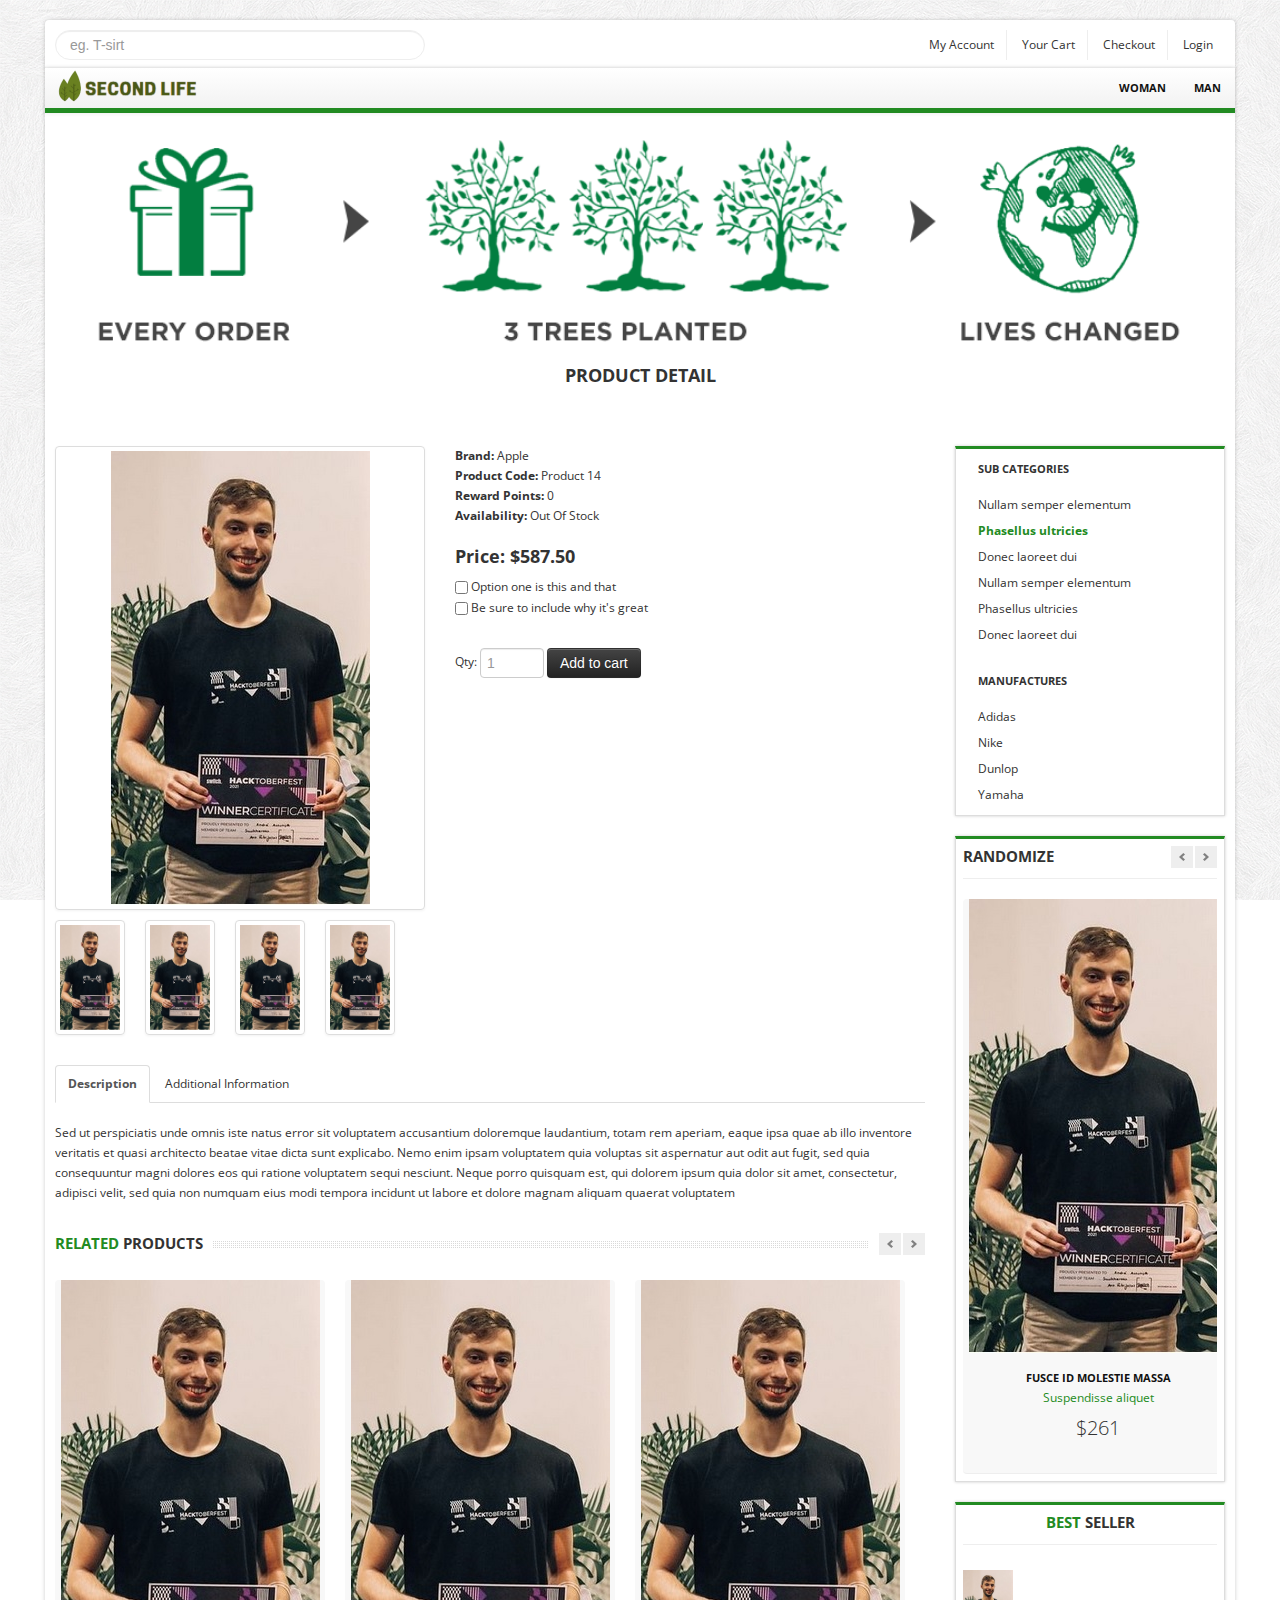
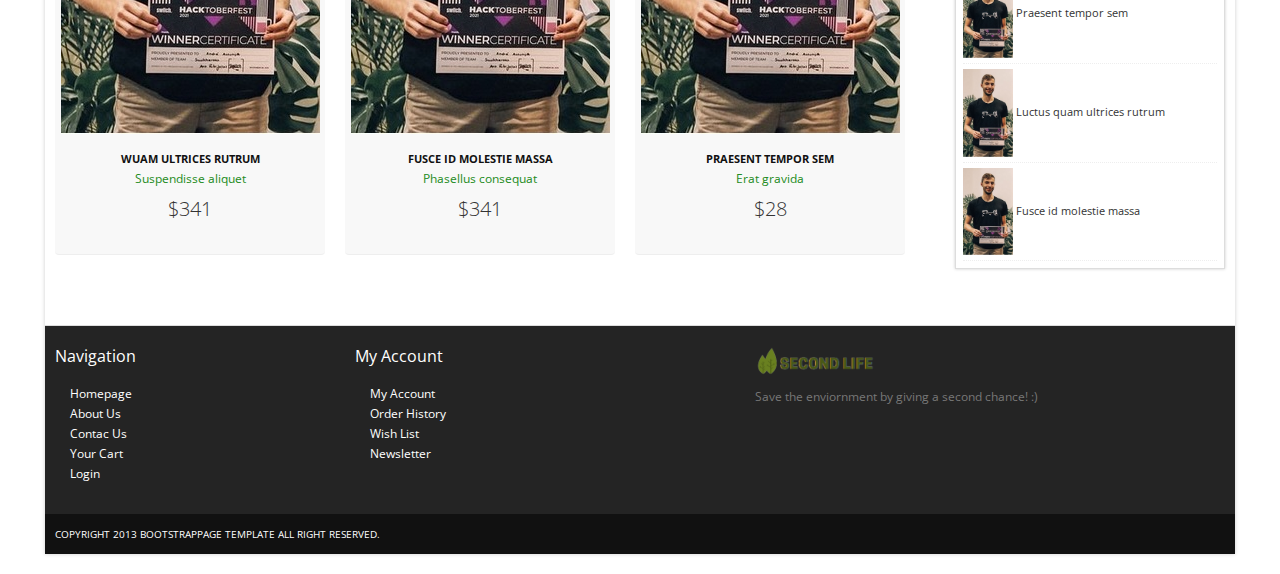
==== product_detail.html @ 64fe78bd "Files" ====
<!DOCTYPE html>
<html lang="en">
	<head>
		<meta charset="utf-8">
		<title>Bootstrap E-commerce Templates</title>
		<meta name="viewport" content="width=device-width, initial-scale=1.0">
		<meta name="description" content="">
		<!--[if ie]><meta content='IE=8' http-equiv='X-UA-Compatible'/><![endif]-->
		
		<!-- bootstrap -->
		<link href="bootstrap/css/bootstrap.min.css" rel="stylesheet">      
		<link href="bootstrap/css/bootstrap-responsive.min.css" rel="stylesheet">		
		<link href="themes/css/bootstrappage.css" rel="stylesheet"/>
		
		<!-- global styles -->
		<link href="themes/css/main.css" rel="stylesheet"/>
		<link href="themes/css/jquery.fancybox.css" rel="stylesheet"/>
				
		<!-- scripts -->
		<script src="themes/js/jquery-1.7.2.min.js"></script>
		<script src="bootstrap/js/bootstrap.min.js"></script>				
		<script src="themes/js/superfish.js"></script>	
		<script src="themes/js/jquery.scrolltotop.js"></script>
		<script src="themes/js/jquery.fancybox.js"></script>
		<!--[if lt IE 9]>			
			<script src="http://html5shim.googlecode.com/svn/trunk/html5.js"></script>
			<script src="js/respond.min.js"></script>
		<![endif]-->
	</head>
    <body>		
		<div id="top-bar" class="container">
			<div class="row">
				<div class="span4">
					<form method="POST" class="search_form">
						<input type="text" class="input-block-level search-query" Placeholder="eg. T-sirt">
					</form>
				</div>
				<div class="span8">
					<div class="account pull-right">
						<ul class="user-menu">				
							<li><a href="#">My Account</a></li>
							<li><a href="cart.html">Your Cart</a></li>
							<li><a href="checkout.html">Checkout</a></li>					
							<li><a href="register.html">Login</a></li>		
						</ul>
					</div>
				</div>
			</div>
		</div>
		<div id="wrapper" class="container">
			<section class="navbar main-menu">
				<div class="navbar-inner main-menu">				
					<a href="index.html" class="logo pull-left"><img src="themes/images/logo.png" class="site_logo" alt=""></a>
					<nav id="menu" class="pull-right">
						<ul>
							<li><a href="./products.html">Woman</a>					
								<ul>
									<li><a href="./products.html">Pants</a></li>									
									<li><a href="./products.html">T-Shirts</a></li>									
								</ul>
							</li>															
							<li><a href="./products.html">Man</a>
								<ul>
									<li><a href="./products.html">Pants</a></li>									
									<li><a href="./products.html">T-Shirts</a></li>									
								</ul>
							</li>									
						</ul>
					</nav>
				</div>
			</section>
			<section class="header_text sub">
			<img class="pageBanner" src="themes/images/pageBanner.png" alt="New products" >
				<h4><span>Product Detail</span></h4>
			</section>
			<section class="main-content">				
				<div class="row">						
					<div class="span9">
						<div class="row">
							<div class="span4">
								<a href="themes/images/ladies/1.jpg" class="thumbnail" data-fancybox-group="group1" title="Description 1"><img alt="" src="themes/images/ladies/1.jpg"></a>												
								<ul class="thumbnails small">								
									<li class="span1">
										<a href="themes/images/ladies/2.jpg" class="thumbnail" data-fancybox-group="group1" title="Description 2"><img src="themes/images/ladies/2.jpg" alt=""></a>
									</li>								
									<li class="span1">
										<a href="themes/images/ladies/3.jpg" class="thumbnail" data-fancybox-group="group1" title="Description 3"><img src="themes/images/ladies/3.jpg" alt=""></a>
									</li>													
									<li class="span1">
										<a href="themes/images/ladies/4.jpg" class="thumbnail" data-fancybox-group="group1" title="Description 4"><img src="themes/images/ladies/4.jpg" alt=""></a>
									</li>
									<li class="span1">
										<a href="themes/images/ladies/5.jpg" class="thumbnail" data-fancybox-group="group1" title="Description 5"><img src="themes/images/ladies/5.jpg" alt=""></a>
									</li>
								</ul>
							</div>
							<div class="span5">
								<address>
									<strong>Brand:</strong> <span>Apple</span><br>
									<strong>Product Code:</strong> <span>Product 14</span><br>
									<strong>Reward Points:</strong> <span>0</span><br>
									<strong>Availability:</strong> <span>Out Of Stock</span><br>								
								</address>									
								<h4><strong>Price: $587.50</strong></h4>
							</div>
							<div class="span5">
								<form class="form-inline">
									<label class="checkbox">
										<input type="checkbox" value=""> Option one is this and that
									</label>
									<br/>
									<label class="checkbox">
									  <input type="checkbox" value=""> Be sure to include why it's great
									</label>
									<p>&nbsp;</p>
									<label>Qty:</label>
									<input type="text" class="span1" placeholder="1">
									<button class="btn btn-inverse" type="submit">Add to cart</button>
								</form>
							</div>							
						</div>
						<div class="row">
							<div class="span9">
								<ul class="nav nav-tabs" id="myTab">
									<li class="active"><a href="#home">Description</a></li>
									<li class=""><a href="#profile">Additional Information</a></li>
								</ul>							 
								<div class="tab-content">
									<div class="tab-pane active" id="home">Sed ut perspiciatis unde omnis iste natus error sit voluptatem accusantium doloremque laudantium, totam rem aperiam, eaque ipsa quae ab illo inventore veritatis et quasi architecto beatae vitae dicta sunt explicabo. Nemo enim ipsam voluptatem quia voluptas sit aspernatur aut odit aut fugit, sed quia consequuntur magni dolores eos qui ratione voluptatem sequi nesciunt. Neque porro quisquam est, qui dolorem ipsum quia dolor sit amet, consectetur, adipisci velit, sed quia non numquam eius modi tempora incidunt ut labore et dolore magnam aliquam quaerat voluptatem</div>
									<div class="tab-pane" id="profile">
										<table class="table table-striped shop_attributes">	
											<tbody>
												<tr class="">
													<th>Size</th>
													<td>Large, Medium, Small, X-Large</td>
												</tr>		
												<tr class="alt">
													<th>Colour</th>
													<td>Orange, Yellow</td>
												</tr>
											</tbody>
										</table>
									</div>
								</div>							
							</div>						
							<div class="span9">	
								<br>
								<h4 class="title">
									<span class="pull-left"><span class="text"><strong>Related</strong> Products</span></span>
									<span class="pull-right">
										<a class="left button" href="#myCarousel-1" data-slide="prev"></a><a class="right button" href="#myCarousel-1" data-slide="next"></a>
									</span>
								</h4>
								<div id="myCarousel-1" class="carousel slide">
									<div class="carousel-inner">
										<div class="active item">
											<ul class="thumbnails listing-products">
												<li class="span3">
													<div class="product-box">
														<span class="sale_tag"></span>												
														<a href="product_detail.html"><img alt="" src="themes/images/ladies/6.jpg"></a><br/>
														<a href="product_detail.html" class="title">Wuam ultrices rutrum</a><br/>
														<a href="#" class="category">Suspendisse aliquet</a>
														<p class="price">$341</p>
													</div>
												</li>
												<li class="span3">
													<div class="product-box">
														<span class="sale_tag"></span>												
														<a href="product_detail.html"><img alt="" src="themes/images/ladies/5.jpg"></a><br/>
														<a href="product_detail.html" class="title">Fusce id molestie massa</a><br/>
														<a href="#" class="category">Phasellus consequat</a>
														<p class="price">$341</p>
													</div>
												</li>       
												<li class="span3">
													<div class="product-box">												
														<a href="product_detail.html"><img alt="" src="themes/images/ladies/4.jpg"></a><br/>
														<a href="product_detail.html" class="title">Praesent tempor sem</a><br/>
														<a href="#" class="category">Erat gravida</a>
														<p class="price">$28</p>
													</div>
												</li>												
											</ul>
										</div>
										<div class="item">
											<ul class="thumbnails listing-products">
												<li class="span3">
													<div class="product-box">
														<span class="sale_tag"></span>												
														<a href="product_detail.html"><img alt="" src="themes/images/ladies/1.jpg"></a><br/>
														<a href="product_detail.html" class="title">Fusce id molestie massa</a><br/>
														<a href="#" class="category">Phasellus consequat</a>
														<p class="price">$341</p>
													</div>
												</li>       
												<li class="span3">
													<div class="product-box">												
														<a href="product_detail.html"><img alt="" src="themes/images/ladies/2.jpg"></a><br/>
														<a href="product_detail.html">Praesent tempor sem</a><br/>
														<a href="#" class="category">Erat gravida</a>
														<p class="price">$28</p>
													</div>
												</li>
												<li class="span3">
													<div class="product-box">
														<span class="sale_tag"></span>												
														<a href="product_detail.html"><img alt="" src="themes/images/ladies/3.jpg"></a><br/>
														<a href="product_detail.html" class="title">Wuam ultrices rutrum</a><br/>
														<a href="#" class="category">Suspendisse aliquet</a>
														<p class="price">$341</p>
													</div>
												</li>
											</ul>
										</div>
									</div>
								</div>
							</div>
						</div>
					</div>
					<div class="span3 col">
						<div class="block">	
							<ul class="nav nav-list">
								<li class="nav-header">SUB CATEGORIES</li>
								<li><a href="products.html">Nullam semper elementum</a></li>
								<li class="active"><a href="products.html">Phasellus ultricies</a></li>
								<li><a href="products.html">Donec laoreet dui</a></li>
								<li><a href="products.html">Nullam semper elementum</a></li>
								<li><a href="products.html">Phasellus ultricies</a></li>
								<li><a href="products.html">Donec laoreet dui</a></li>
							</ul>
							<br/>
							<ul class="nav nav-list below">
								<li class="nav-header">MANUFACTURES</li>
								<li><a href="products.html">Adidas</a></li>
								<li><a href="products.html">Nike</a></li>
								<li><a href="products.html">Dunlop</a></li>
								<li><a href="products.html">Yamaha</a></li>
							</ul>
						</div>
						<div class="block">
							<h4 class="title">
								<span class="pull-left"><span class="text">Randomize</span></span>
								<span class="pull-right">
									<a class="left button" href="#myCarousel" data-slide="prev"></a><a class="right button" href="#myCarousel" data-slide="next"></a>
								</span>
							</h4>
							<div id="myCarousel" class="carousel slide">
								<div class="carousel-inner">
									<div class="active item">
										<ul class="thumbnails listing-products">
											<li class="span3">
												<div class="product-box">
													<span class="sale_tag"></span>												
													<a href="product_detail.html"><img alt="" src="themes/images/ladies/7.jpg"></a><br/>
													<a href="product_detail.html" class="title">Fusce id molestie massa</a><br/>
													<a href="#" class="category">Suspendisse aliquet</a>
													<p class="price">$261</p>
												</div>
											</li>
										</ul>
									</div>
									<div class="item">
										<ul class="thumbnails listing-products">
											<li class="span3">
												<div class="product-box">												
													<a href="product_detail.html"><img alt="" src="themes/images/ladies/8.jpg"></a><br/>
													<a href="product_detail.html" class="title">Tempor sem sodales</a><br/>
													<a href="#" class="category">Urna nec lectus mollis</a>
													<p class="price">$134</p>
												</div>
											</li>
										</ul>
									</div>
								</div>
							</div>
						</div>
						<div class="block">								
							<h4 class="title"><strong>Best</strong> Seller</h4>								
							<ul class="small-product">
								<li>
									<a href="#" title="Praesent tempor sem sodales">
										<img src="themes/images/ladies/1.jpg" alt="Praesent tempor sem sodales">
									</a>
									<a href="#">Praesent tempor sem</a>
								</li>
								<li>
									<a href="#" title="Luctus quam ultrices rutrum">
										<img src="themes/images/ladies/2.jpg" alt="Luctus quam ultrices rutrum">
									</a>
									<a href="#">Luctus quam ultrices rutrum</a>
								</li>
								<li>
									<a href="#" title="Fusce id molestie massa">
										<img src="themes/images/ladies/3.jpg" alt="Fusce id molestie massa">
									</a>
									<a href="#">Fusce id molestie massa</a>
								</li>   
							</ul>
						</div>
					</div>
				</div>
			</section>			
			<section id="footer-bar">
				<div class="row">
					<div class="span3">
						<h4>Navigation</h4>
						<ul class="nav">
							<li><a href="./index.html">Homepage</a></li>  
							<li><a href="./about.html">About Us</a></li>
							<li><a href="./contact.html">Contac Us</a></li>
							<li><a href="./cart.html">Your Cart</a></li>
							<li><a href="./register.html">Login</a></li>							
						</ul>					
					</div>
					<div class="span4">
						<h4>My Account</h4>
						<ul class="nav">
							<li><a href="#">My Account</a></li>
							<li><a href="#">Order History</a></li>
							<li><a href="#">Wish List</a></li>
							<li><a href="#">Newsletter</a></li>
						</ul>
					</div>
					<div class="span5">
						<p class="logo"><img src="themes/images/logo.png" class="site_logo" alt=""></p>
						<p>Save the enviornment by giving a second chance! :)</p>
						<br/>
						<span class="social_icons">
							<a class="facebook" href="#">Facebook</a>
							<a class="twitter" href="#">Twitter</a>
							<a class="skype" href="#">Skype</a>
							<a class="vimeo" href="#">Vimeo</a>
						</span>
					</div>					
				</div>	
			</section>
			<section id="copyright">
				<span>Copyright 2013 bootstrappage template  All right reserved.</span>
			</section>
		</div>
		<script src="themes/js/common.js"></script>
		<script>
			$(function () {
				$('#myTab a:first').tab('show');
				$('#myTab a').click(function (e) {
					e.preventDefault();
					$(this).tab('show');
				})
			})
			$(document).ready(function() {
				$('.thumbnail').fancybox({
					openEffect  : 'none',
					closeEffect : 'none'
				});
				
				$('#myCarousel-2').carousel({
                    interval: 2500
                });								
			});
		</script>
    </body>
</html>
---- themes/css/bootstrappage.css ----
@media (min-width: 1200px) {
    .pageBanner{width:100%; padding-bottom:8px;}
    input,
    textarea,
    .uneditable-input {
        margin-left: 0;
    }
    input.span12,
    textarea.span12,
    .uneditable-input.span12 {
        width: 930px;
    }
    input.span11,
    textarea.span11,
    .uneditable-input.span11 {
        width: 850px;
    }
    input.span10,
    textarea.span10,
    .uneditable-input.span10 {
        width: 770px;
    }
    input.span9,
    textarea.span9,
    .uneditable-input.span9 {
        width: 690px;
    }
    input.span8,
    textarea.span8,
    .uneditable-input.span8 {
        width: 610px;
    }
    input.span7,
    textarea.span7,
    .uneditable-input.span7 {
        width: 530px;
    }
    input.span6,
    textarea.span6,
    .uneditable-input.span6 {
        width: 450px;
    }
    input.span5,
    textarea.span5,
    .uneditable-input.span5 {
        width: 370px;
    }
    input.span4,
    textarea.span4,
    .uneditable-input.span4 {
        width: 290px;
    }
    input.span3,
    textarea.span3,
    .uneditable-input.span3 {
        width: 210px;
    }
    input.span2,
    textarea.span2,
    .uneditable-input.span2 {
        width: 130px;
    }
    input.span1,
    textarea.span1,
    .uneditable-input.span1 {
        width: 50px;
    }
    .thumbnails {
        margin-left: -20px;
    }
    .thumbnails > li {
        margin-left: 20px;
    }
    .row-fluid .thumbnails {
        margin-left: 0;
    }
}

/*
  Rules for resolutions between 768 and 979px
*/

@media (max-width: 979px) and (min-width: 768px) {

    .navbar .container {
        width: 724px!important;
    }

}

/*
  Rules for resolutions below 768px
*/

@media (max-width: 767px) {
    .offset0 {
        margin-left: auto !important;
    }
    .spanwidget {
        width: auto !important;
    }
    /* padding on screen sides */
    .container {
        width:90%!important;
    }

    .navbar-inner {
        padding:0 0 10px 0px!important;
    }

    .btn.btn-navbar {
        margin-top:20px;
    }

    /* separate span* classes horizontally */
    [class*="span"] {
        margin-bottom:20px;
    }
}
---- themes/css/main.css ----
@charset "utf-8";
@import url("http://fonts.googleapis.com/css?family=Open+Sans:regular,italic,bold");

/* common
----------------------------------------------------------------------------- */
body{
	font-size: 12px;
	font-family: 'Open Sans', arial, tahoma, sans-serif;
	background:url(../images/bg.png) repeat 0 0 fixed;
}
label, input, button, select, textarea{
	font-size: 12px;
}
ul li a,a{
	color:#333;
	outline:0; 
	-webkit-transition: all 0.2s linear;
    -moz-transition: all 0.2s linear;
    -o-transition: all 0.2s linear;
    -ms-transition: all 0.2s linear;
    transition: all 0.2s linear;
}
a{
	color:#228B22;
}
a:hover{
	color:#7FFF00;
	text-decoration:none;
}
.img-al{
	margin: 0 10px 10px 0;
	float:left;
}
.img-ar{
	margin: 0 0 10px 10px;
	float:right;
}
.left{
	text-align:left !important;
}
.center{
	text-align:center !important;
}
.right{
	text-align:right !important;
}
.myCarousel.carousel{
	margin-bottom:0;
}
.breadcrumb{
	margin:10px -10px 20px -10px;
	background-color:#ddd;
}
.breadcrumb{
	background:none;
}
.breadcrumb li{
	border:0px solid #ddd;
	border-radius:30px;
	padding:2px 15px 2px 10px;
	background-color:#ddd;
	margin-right:-23px;
}
.accordion .accordion-heading {
	background-color: #eee;
}
.nav-tabs li.active, .accordion .accordion-heading {
	font-weight: bold;
	font-size: 12px;
}
#wrapper,#top-bar{
	background: #fff;
	margin: 20px auto 20px auto;
	box-shadow: 0px 0px 4px 0px rgba(0, 0, 0, 0.2);
	-moz-box-shadow: 0px 0px 4px 0px rgba(0, 0, 0, 0.2);
	-webkit-box-shadow: 0px 0px 4px 0px rgba(0, 0, 0, 0.2);
	padding:0px 10px;
}
section.homepage-slider,
section.navbar,
section.google_map,
section#footer-bar,
section#copyright{
	margin-left: -10px; 
	margin-right: -10px;	
}
section.header_text{
	background:url(../images/bg_h.png) no-repeat bottom;
	text-align:center;
	padding:15px 0 20px 0;
	font-size:16px;
	line-height:30px;
	border-bottom:1px solid #fff;
}
section.homepage-slider{
	border-bottom:1px dotted #228B22;
	padding-bottom:1px;
	position: relative;
	top:0;
	z-index:99;
	border-bottom:2px solid #ddd;	
	background-color:#efeeed;
	min-height:100px;
}
section.homepage-slider div.intro{
	position:absolute;
	top:20%;
	left:7%;
	opacity:.7;
}
section.homepage-slider h1{
	background-color:#228B22;
	color:#fff;
	padding:2px 7px;
	font-size:30px;
	text-transform:uppercase;
	float:left;
	width:auto;
}
section.homepage-slider p{
	overflow:hidden;
	width:100%;
	margin-bottom:2px;
}
section.homepage-slider span{
	background-color:#fff;
	color:#000;	
	padding:2px 10px;
	line-height:30px;
	font-size:28px;
	float:left;
	width:auto;
}
section.header_text.sub{
	font-size:14px;
	margin-bottom:40px;
}
section.header_text.sub h4{
	text-transform:uppercase;
	margin:0;	
}
iframe{
	border-bottom:2px solid #eee;
}
/* end common */

/* top bar
----------------------------------------------------------------------------- */
#top-bar{
	background-color:#fff;
	padding:10px;
	margin: 20px auto -22px auto;
	-webkit-border-radius: 4px;
	-moz-border-radius: 4px;
	border-radius: 4px;
}
#top-bar .user-menu {
	margin: 0;
	padding: 0;
	list-style: none;
}
#top-bar .user-menu li {
	display: inline-block;
	*display: inline;
	zoom: 1;
	border-right: 1px solid #eee;
	padding: 5px 12px;
}
#top-bar .user-menu li:last-child{
	border-right:0;
}
/* footer 
----------------------------------------------------------------------------- */
section#footer-bar,
section#copyright{
	padding:10px 10px;
}
section#footer-bar{
	margin-top:20px;
	padding-top:10px;
	background-color:#242424;
	border-top:1px solid #ddd;
	color:#777;
}
section#footer-bar .post {
	overflow:hidden;
	margin: 0 0 0px 0;
	border-bottom:1px dotted #333;
	border-top:1px dotted #000;
	padding:5px 0;
}
section#footer-bar .post span{
	font-size:10px;
}
section#footer-bar .posts .post:first-child{
	border-top:0;
}
section#footer-bar .posts .post:last-child{
	border-bottom:0;
}
section#footer-bar p.logo{
	margin-top:10px;
	width:120px;
}
section#footer-bar a{
	text-indent:15px;
	color:#fff;
}
section#footer-bar  a:hover{
	color:#999;
	text-decoration:underline;	
}
section#footer-bar  .nav a{
	background: url(../images/trigger_right.png) no-repeat 5px 7px;
}
section#footer-bar h4 {
	padding: 0;
	font-size: 16px;
	color: #fff;
	font-weight:normal;
	margin: 10px 0 18px;	
}
section#footer-bar .social_icons a {
	display: block;
	float: left;
	width: 29px;
	height: 28px;
	text-indent: -9999px;
	background-image: url(../images/social-icons.png);
	background-repeat: no-repeat;
	margin-right: 10px;
	-webkit-transition: all 0.4s;
	-moz-transition: all 0.4s;
	-o-transition: all 0.4s;
	-ms-transition: all 0.4s;
	transition: all 0.4s;
}
section#footer-bar .social_icons a.facebook:hover {
	background-position: 0 -29px;
}
section#footer-bar .social_icons a.twitter {
	background-position: -38px 0;
}
section#footer-bar .social_icons a.twitter:hover {
	background-position: -38px -29px;
}
section#footer-bar .social_icons a.skype {
	background-position: -76px 0;
}
section#footer-bar .social_icons a.skype:hover {
	background-position: -76px -29px;
}
section#footer-bar .social_icons a.vimeo {
	background-position: -115px 0;
}
section#footer-bar .social_icons a.vimeo:hover {
	background-position: -115px -29px;
}
section#copyright{
	background-color:#111111;
	color:#fff;
	font-size:10px;
	text-transform:uppercase;	
}
/* end footer */

/* top navigation
----------------------------------------------------------------------------- */
section.navbar{
	margin-bottom:0;
}
.navbar-inner.main-menu {	
	height: 40px;
	padding-left:10px;	
	padding-right:0;	
	border-right: 0;
	border-left: 0;
	border-top: 0;
	border-bottom:5px solid #228B22;
	-webkit-border-radius: 0;
	-moz-border-radius: 0;	
	border-radius: 0;
	filter: none;	
}
.navbar-inner.main-menu a.logo{
	position:absolute;
}
.navbar-inner.main-menu ul ul a{
	font-size:13px;
	font-weight:normal;
	line-height:17px;
	text-transform: none;
}
#menu > ul{
    display: block;
    margin-left:0;	
}
#menu > ul > li{
    list-style: none;
    float: left;
    position: relative;   
	margin-right: 0px;
}
#menu > ul > li > a {
	font-size: 11px;
	color: #111;
	display: block;
	text-transform: uppercase;
	font-weight: bold;
	text-align: center;
	padding: 10px 14px;
	}
#menu > ul > li.active{
	background-color:#228B22;
}
#menu > ul > li.active > a{
	color:#fff;
}
#menu > ul a:hover{
	color: #228B22; 
	text-decoration:none;
}
#menu .current{color: #228B22 !important;}

#menu ul ul {
    background: none repeat scroll 0 0 #eee;
    box-shadow: 0 4px 5px rgba(0, 0, 0, 0.1);
    padding: 0px;
    position: absolute;
    min-width:170px;
	display:none;
}
#menu > ul > li > ul{
    margin-left:10px;
    margin-top:-12px;
	border:1px solid #ddd;
	border-top:0;
}
#menu ul ul li {
    list-style: none outside none;
    position: relative;
	border-top:1px solid #fff;
	border-bottom:1px solid #ddd;
}
#menu ul ul li:last-child{
    border-bottom: none !important
}
#menu ul ul li.menu-last{border-bottom: none;}
#menu ul ul a{
    display: block;
    padding:7px 10px;
    color: #333;
    font-size: 12px;
}
#menu ul ul a:hover,#menu > ul > li:hover > a{color: #fff;background-color:#228B22}
#menu ul ul a:hover{background-color:#228B22;}
#menu > ul > li:hover {visibility: inherit;}
#menu li:hover {visibility: inherit;}
#menu li:hover ul,
#menu li.sfHover ul {
    left: -10px;
    top: 52px;
    z-index: 2299;
}
#menu li li:hover ul,
#menu li li.sfHover ul {
    left: 130px;
    top: 0px;
}
#menu li.sfHover > a{
	color:#228B22;
}
#menu .sf-sub-indicator{
	display:none;
}
/* feature box
----------------------------------------------------------------------------- */
.feature_box{
	margin-bottom:20px;	
}
.feature_box h4{
	margin:0 0 10px 0;
	font-weight:normal;	
}
.feature_box img{	
	margin-bottom:10px;
	background-color:#228B22;
	padding:25px;
	-webkit-border-radius: 50%;
	-moz-border-radius: 50%;	
	border-radius: 50%;
}
.feature_box .service{	
	margin-top:3px;
	padding:3px;	
	text-align:center;
}
.feature_box .service:hover{
	background-color:#f4f4f4;
}
.feature_box .service:hover img{
	-webkit-transition: all 0.7s linear;
	-webkit-transform: rotate(6.28rad);
	transition: all 0.7s;
	transform: rorate(6.28rad);
}
.feature_box .service div{	
	padding:5px 5px 0 5px;
}
/* end feature box */

/* product box
----------------------------------------------------------------------------- */
.product-box{
	text-align:center;
	padding-bottom:15px;
	position: relative;
	background-color:#f8f8f8;
	border-radius: 4px;
	-moz-border-radius: 4px;
	-webkit-border-radius: 4px;
	border-bottom:1px solid #eee;
}
.product-box span.sale_tag {
	background: url(../images/sprites.png) no-repeat scroll 0 0 transparent;
	height: 54px;
	position: absolute;
	width: 55px;
	z-index: 100;
	top:0;
	left:0;
}
.product-box:hover{
	background-color:#228B22;
	-webkit-transition: all 0.2s linear;
    -moz-transition: all 0.2s linear;
    -o-transition: all 0.2s linear;
    -ms-transition: all 0.2s linear;
    transition: all 0.2s linear;
	box-shadow: 0px 0px 5px #ccc;
}
.product-box:hover a{
	color:#fff !important;
}
.product-box img{
	overflow:hidden;
}
.product-box a.title{
	text-transform:uppercase;
	color:#111111;
	display:inline-block;
	font-weight:bold;
	font-size:11px;
	margin:15px 0 0px 0;
}
.product-box a.category{
	color:#228B22;
}
.product-box p.price{
	font-size:20px;
	font-weight:300;
	padding:10px 0;
}
/* end product box */

/* title style for h4 tag
----------------------------------------------------------------------------- */
h4.title{
	background: url(../images/line_bar.png) 0 8px repeat-x;
	padding-bottom:5px;
	margin-bottom:15px;
	overflow:hidden;
	text-transform:uppercase;
	font-size:15px;
	min-height:27px;
	width:100%;
}
h4.title.m{
	margin-top:15px;	
	overflow:hidden;
	width:100%;
}
h4.title strong{
	color:#228B22;
}
h4.title span.text{
	background-color:#fff;
	padding-right:10px;
}
h4.title .left{
	background: url(../images/arrow-pleft.png) #eee no-repeat center center;	
	margin-right:2px;	
}
h4.title .right{
	background: url(../images/arrow-p.png) #eee no-repeat center center;	
}
h4.title .pull-right{
	background-color:#fff;
	padding-left:10px;	
}
h4.title .left,h4.title .right{
	display: inline-block;
	width: 22px;
	height: 22px;
	cursor: pointer;
}
h4.title .left:hover,h4.title .right:hover{
	background-color:#228B22;
}
h4.title .button:hover{
	text-decoration: none;
}
/* end h4 title style */

/* our clients
----------------------------------------------------------------------------- */
section.our_client{
	margin-top:20px;
}
section.our_client .row{
	text-align:center;
}
/* end our clients */
.search_form {
	margin-bottom:0;
}
.search_form input{
	background: url(../images/search.png) #fff no-repeat 97% 6px;
	color:#fff;
	text-shadow:none;
	padding-right:25px;	
	border:1px solid #eee;
}
#homeTab{
	min-height:210px;
}
#homeTab li{
	font-size:11px;
}
#homeTab li.active{
	font-weight:bold;
}
#homeTab li.active a{
	border-top:3px solid #ddd;
}
/* Pricing
----------------------------------------------------------------------------- */
.pricing .plan {
	-webkit-box-shadow: 0 0 1px rgba(0,0,0,0.2);
	-moz-box-shadow: 0 0 1px rgba(0,0,0,0.2);
	box-shadow: 0 0 1px rgba(0,0,0,0.2);
	color: #666;
	margin-bottom:40px;
	overflow: hidden;
	-webkit-transition: box-shadow .2s ease-in-out;
	-moz-transition: box-shadow .2s ease-in-out;
	-ms-transition: box-shadow .2s ease-in-out;
	-o-transition: box-shadow .2s ease-in-out;
	transition: box-shadow .2s ease-in-out;
}
.pricing .plan:hover {
	box-shadow: 0 0 6px rgba(0,0,0,0.45);
	-moz-box-shadow: 0 0 6px rgba(0,0,0,0.45);
	-webkit-box-shadow: 0 0 6px rgba(0,0,0,0.45);
}
.pricing .title {
	text-align: center;
	text-shadow: none;
	font-size: 22px;
	line-height: 1.5em;
	margin: 0;
	padding:7px;
	background: #111111;
	font-weight: 100;
	color: #fff;
	text-transform:uppercase;
	border-radius: 3px 3px 0 0;
	-moz-border-radius: 3px 3px 0 0;
	-webkit-border-radius: 3px 3px 0 0;
	background-image: -webkit-gradient(linear,0 45%,0 55%,from(rgba(255,255,255,.1)),to(rgba(255,255,255,0)));
	background-image: -moz-linear-gradient(270deg,rgba(255,255,255,.1) 45%,rgba(255,255,255,.0) 55%);
}
.pricing p {
	margin: 0;
	text-align: center;
}
.pricing ul {
	list-style-type: none;
	margin: 0 0 20px 0;
}
.pricing ul li {
	border-bottom: 1px solid #eee;
	padding: 6px 0;
	font-size: 1.2em;
	color: #222;
}
.pricing .price {
	border: 1px solid #ccc;
	border-bottom: 0;
	margin: 0;
	text-align: center;
	padding: 20px 0;
	text-shadow: none;
	font-size: 20px;
	font-weight:80px;
}
.pricing .well {
	border: 1px solid #ccc;
	margin-top: 0;
	margin-bottom: 0;
	box-shadow: 0 0 10px rgba(0,0,0,0.1);
	-moz-box-shadow: 0 0 10px rgba(0,0,0,0.1);
	-webkit-box-shadow: 0 0 10px rgba(0,0,0,0.1);
	border-radius: 0 0 3px 3px;
	-moz-border-radius: 0 0 3px 3px;
	-webkit-border-radius: 0 0 3px 3px;
}

/* Product Detail
----------------------------------------------------------------------------- */
.thumbnails.small {
	margin-top: 10px;
}
/* end Product Detail */

/* Block 
----------------------------------------------------------------------------- */
.block {
	text-align: center;
	padding: 7px;
	border: 1px solid #ddd;
	border-top: 3px solid #228B22;
	-moz-box-shadow: 0 0 3px 0 #ccc;
	-webkit-box-shadow: 0 0 3px 0 #ccc;
	box-shadow: 0 0 3px 0 #ccc;
	margin-bottom: 20px;
}
.small-product {
	margin: 0;
	padding: 0;
	list-style: none;
}
.small-product li {
	text-align: left;
	border-bottom: 1px dotted #eee;
	padding: 5px 0;
	font-size:11px;
}
.small-product li img {
	width: 50px;
}
.block .carousel{
	margin-bottom:-30px;
}
.block h4{
	background: url(../images/bg_h.png) no-repeat bottom left;
	margin: 0 0 20px 0;
	border-bottom:1px solid #eee;	
}
/* end Block */

/* Navigation list */
.nav-header{
	color:#333;
	background: url(../images/bg_h.png) no-repeat bottom left;
	margin-bottom:10px;
}
.nav-list li{
	text-align:left;
}
.nav-list li a{
	background: url(../images/trigger_right.png) transparent no-repeat 5px 8px;
}
.nav-list > .active > a, .nav-list > .active > a:hover{
	background-color: transparent;
	color:#228B22;
	text-shadow: none;	
	font-weight: bold;
}

/* Toogle Menu
----------------------------------------------------------------------------- */
._toggleMenu{
	margin:0 -10px;
	display:none;
	background:#228B22;	
}
._toggleMenu a{
	color:#fff;
	text-indent:10px;
	padding:5px 0;
	display:block;
	width:100%;
}
._toggleMenu ul  > li{
	text-transform:uppercase;
}
._toggleMenu ul  > li > ul > li{
	text-transform:none;
}
._toggleMenu a:hover{
	color:#fff;
	background-color:#df403d !important;
}
._toggleMenu .nav {
	margin:0;
	padding:0;
}
.toggleMenu {
	display:block;
	width:100%;    
    padding:10px 0;
	text-align:center;	
	font-weight:bold;
	background:url(../images/i_submenu.png) no-repeat 98% center;
}
._toggleMenu ul  > li a.parent{
	background:url(../images/i_plus.png) no-repeat 98% center;
}
._toggleMenu .nav  ul{
	list-style: none;
	display:none;
}
._toggleMenu .nav  ul ul{
	text-transform:none !important;
}
._toggleMenu .nav > li.hover > ul {
    display:block;
}

/* Responsive
----------------------------------------------------------------------------- */
@media (max-width: 767px){	
	#top-bar input{
		*padding-right:0 !important;
	}
	.navbar-inner.main-menu{
		border-bottom:0 !important;
	}
	section.homepage-slider{
		display:none;
	}
	.account.pull-right{
		width:100%;
		text-align:center;
	}
	.myCarousel .thumbnails li{
		border-bottom:1px solid #eee;
		margin-bottom:0;
	}
	.product-box{
		padding-top:10px;
		padding-bottom:10px;		
	}
	.product-box:hover{
		background-color:#f8f8f8;
	}
	.product-box:hover a{
		color:#333 !important;
	}
	#menu ul{display: none;}
	.navbar-inner.main-menu a.logo{
		left:50%;
		margin-left:-99px;
	}
	#copyright,#footer-bar{
		padding:0 10px;
	}
	#footer-bar .nav{overflow:hidden}
	#footer-bar .nav li{float:left;}
	#footer-bar  .nav a:hover{
		background-color:transparent;
		color:#228B22;
	}
	.feature_box .service{	
		border-bottom:1px solid #eee;
	}
}
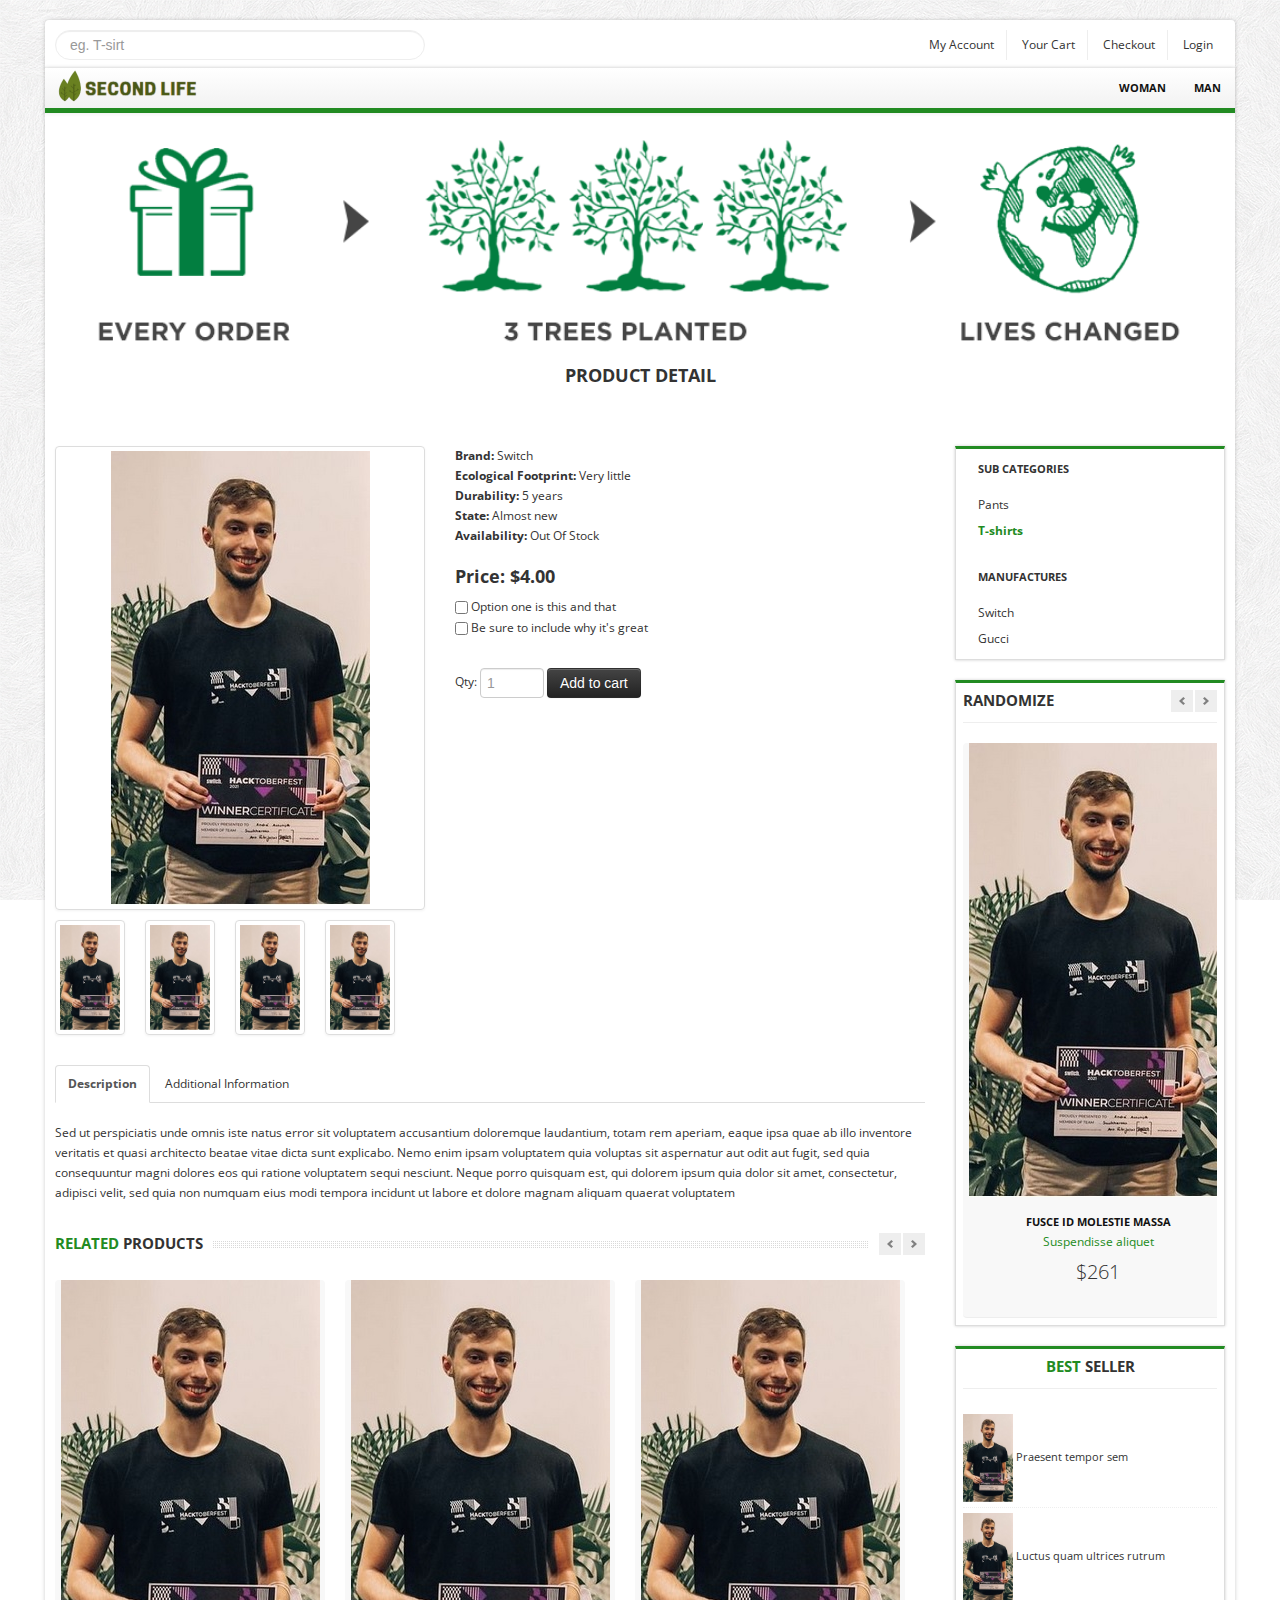
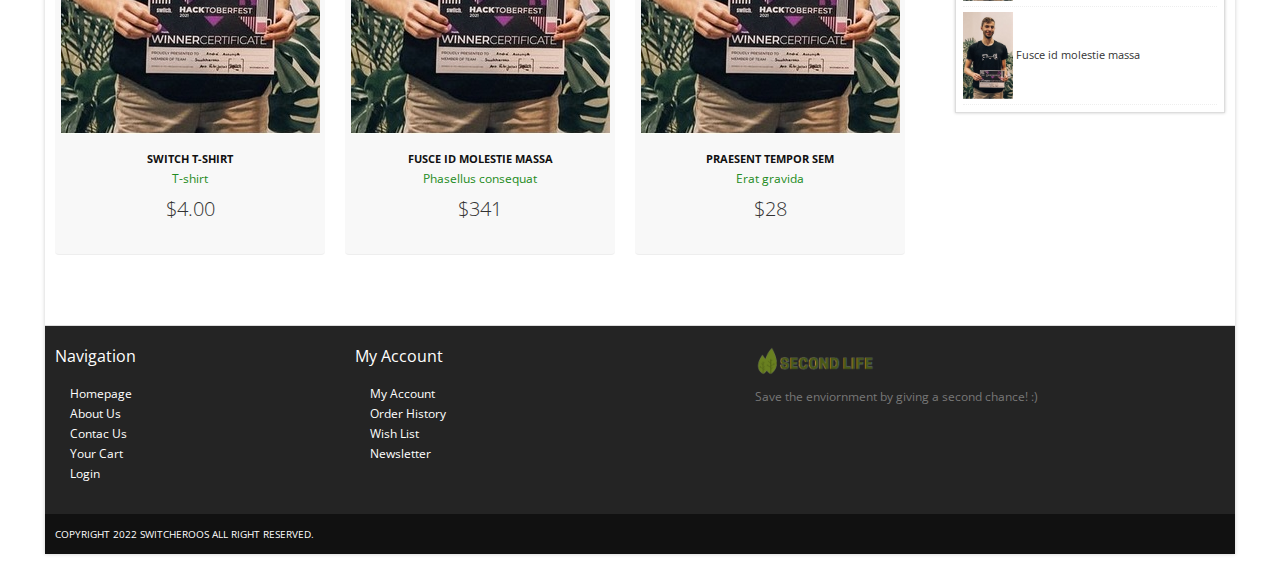
==== commit d014418c: "T-shirts and Pants subcategories" ====
--- a/product_detail.html
+++ b/product_detail.html
@@ -82,27 +82,28 @@
 								<a href="themes/images/ladies/1.jpg" class="thumbnail" data-fancybox-group="group1" title="Description 1"><img alt="" src="themes/images/ladies/1.jpg"></a>												
 								<ul class="thumbnails small">								
 									<li class="span1">
-										<a href="themes/images/ladies/2.jpg" class="thumbnail" data-fancybox-group="group1" title="Description 2"><img src="themes/images/ladies/2.jpg" alt=""></a>
+										<a href="themes/images/ladies/1.jpg" class="thumbnail" data-fancybox-group="group1" title="Description 2"><img src="themes/images/ladies/1.jpg" alt=""></a>
 									</li>								
 									<li class="span1">
-										<a href="themes/images/ladies/3.jpg" class="thumbnail" data-fancybox-group="group1" title="Description 3"><img src="themes/images/ladies/3.jpg" alt=""></a>
+										<a href="themes/images/ladies/1.jpg" class="thumbnail" data-fancybox-group="group1" title="Description 3"><img src="themes/images/ladies/1.jpg" alt=""></a>
 									</li>													
 									<li class="span1">
-										<a href="themes/images/ladies/4.jpg" class="thumbnail" data-fancybox-group="group1" title="Description 4"><img src="themes/images/ladies/4.jpg" alt=""></a>
+										<a href="themes/images/ladies/1.jpg" class="thumbnail" data-fancybox-group="group1" title="Description 4"><img src="themes/images/ladies/1.jpg" alt=""></a>
 									</li>
 									<li class="span1">
-										<a href="themes/images/ladies/5.jpg" class="thumbnail" data-fancybox-group="group1" title="Description 5"><img src="themes/images/ladies/5.jpg" alt=""></a>
+										<a href="themes/images/ladies/1.jpg" class="thumbnail" data-fancybox-group="group1" title="Description 5"><img src="themes/images/ladies/1.jpg" alt=""></a>
 									</li>
 								</ul>
 							</div>
 							<div class="span5">
 								<address>
-									<strong>Brand:</strong> <span>Apple</span><br>
-									<strong>Product Code:</strong> <span>Product 14</span><br>
-									<strong>Reward Points:</strong> <span>0</span><br>
+									<strong>Brand:</strong> <span>Switch</span><br>
+									<strong>Ecological Footprint:</strong> <span>Very little</span><br>
+									<strong>Durability:</strong> <span>5 years</span><br>
+									<strong>State:</strong> <span>Almost new</span><br>
 									<strong>Availability:</strong> <span>Out Of Stock</span><br>								
 								</address>									
-								<h4><strong>Price: $587.50</strong></h4>
+								<h4><strong>Price: $4.00</strong></h4>
 							</div>
 							<div class="span5">
 								<form class="form-inline">
@@ -159,33 +160,12 @@
 												<li class="span3">
 													<div class="product-box">
 														<span class="sale_tag"></span>												
-														<a href="product_detail.html"><img alt="" src="themes/images/ladies/6.jpg"></a><br/>
-														<a href="product_detail.html" class="title">Wuam ultrices rutrum</a><br/>
-														<a href="#" class="category">Suspendisse aliquet</a>
-														<p class="price">$341</p>
+														<a href="product_detail.html"><img alt="" src="themes/images/ladies/1.jpg"></a><br/>
+														<a href="product_detail.html" class="title">Switch T-shirt</a><br/>
+														<a href="#" class="category">T-shirt</a>
+														<p class="price">$4.00</p>
 													</div>
 												</li>
-												<li class="span3">
-													<div class="product-box">
-														<span class="sale_tag"></span>												
-														<a href="product_detail.html"><img alt="" src="themes/images/ladies/5.jpg"></a><br/>
-														<a href="product_detail.html" class="title">Fusce id molestie massa</a><br/>
-														<a href="#" class="category">Phasellus consequat</a>
-														<p class="price">$341</p>
-													</div>
-												</li>       
-												<li class="span3">
-													<div class="product-box">												
-														<a href="product_detail.html"><img alt="" src="themes/images/ladies/4.jpg"></a><br/>
-														<a href="product_detail.html" class="title">Praesent tempor sem</a><br/>
-														<a href="#" class="category">Erat gravida</a>
-														<p class="price">$28</p>
-													</div>
-												</li>												
-											</ul>
-										</div>
-										<div class="item">
-											<ul class="thumbnails listing-products">
 												<li class="span3">
 													<div class="product-box">
 														<span class="sale_tag"></span>												
@@ -197,6 +177,27 @@
 												</li>       
 												<li class="span3">
 													<div class="product-box">												
+														<a href="product_detail.html"><img alt="" src="themes/images/ladies/1.jpg"></a><br/>
+														<a href="product_detail.html" class="title">Praesent tempor sem</a><br/>
+														<a href="#" class="category">Erat gravida</a>
+														<p class="price">$28</p>
+													</div>
+												</li>												
+											</ul>
+										</div>
+										<div class="item">
+											<ul class="thumbnails listing-products">
+												<li class="span3">
+													<div class="product-box">
+														<span class="sale_tag"></span>												
+														<a href="product_detail.html"><img alt="" src="themes/images/ladies/1.jpg"></a><br/>
+														<a href="product_detail.html" class="title">Fusce id molestie massa</a><br/>
+														<a href="#" class="category">Phasellus consequat</a>
+														<p class="price">$341</p>
+													</div>
+												</li>       
+												<li class="span3">
+													<div class="product-box">												
 														<a href="product_detail.html"><img alt="" src="themes/images/ladies/2.jpg"></a><br/>
 														<a href="product_detail.html">Praesent tempor sem</a><br/>
 														<a href="#" class="category">Erat gravida</a>
@@ -223,20 +224,14 @@
 						<div class="block">	
 							<ul class="nav nav-list">
 								<li class="nav-header">SUB CATEGORIES</li>
-								<li><a href="products.html">Nullam semper elementum</a></li>
-								<li class="active"><a href="products.html">Phasellus ultricies</a></li>
-								<li><a href="products.html">Donec laoreet dui</a></li>
-								<li><a href="products.html">Nullam semper elementum</a></li>
-								<li><a href="products.html">Phasellus ultricies</a></li>
-								<li><a href="products.html">Donec laoreet dui</a></li>
+								<li><a href="products.html">Pants</a></li>
+								<li class="active"><a href="products.html">T-shirts</a></li>
 							</ul>
 							<br/>
 							<ul class="nav nav-list below">
 								<li class="nav-header">MANUFACTURES</li>
-								<li><a href="products.html">Adidas</a></li>
-								<li><a href="products.html">Nike</a></li>
-								<li><a href="products.html">Dunlop</a></li>
-								<li><a href="products.html">Yamaha</a></li>
+								<li><a href="products.html">Switch</a></li>
+								<li><a href="products.html">Gucci</a></li>
 							</ul>
 						</div>
 						<div class="block">
@@ -337,7 +332,7 @@
 				</div>	
 			</section>
 			<section id="copyright">
-				<span>Copyright 2013 bootstrappage template  All right reserved.</span>
+				<span>Copyright 2022 Switcheroos  All right reserved.</span>
 			</section>
 		</div>
 		<script src="themes/js/common.js"></script>
